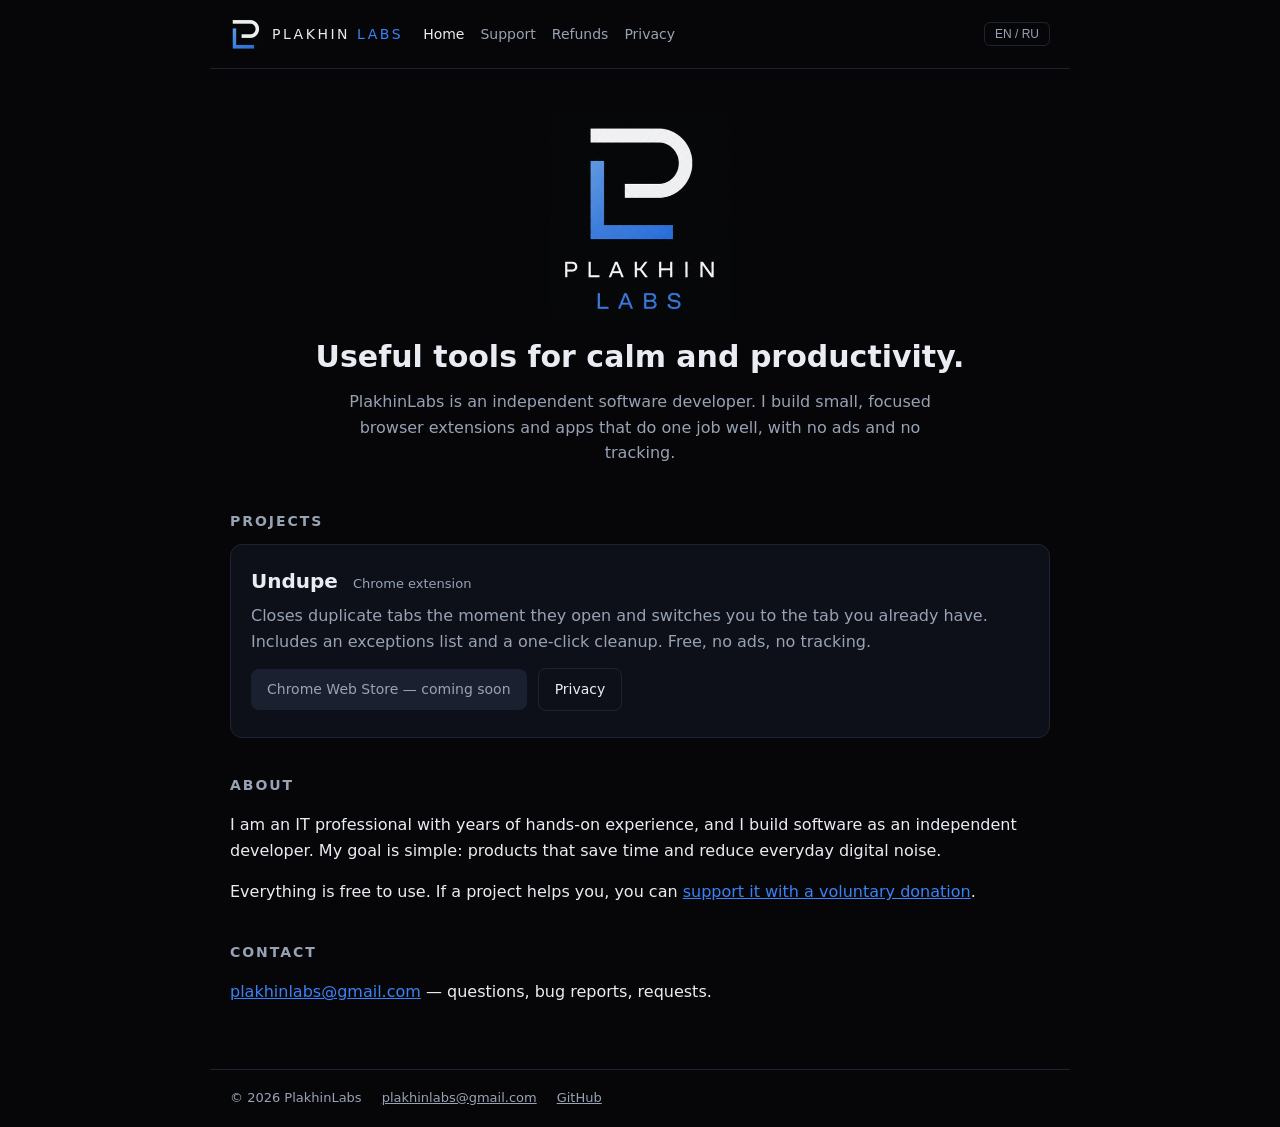
==== index.html @ 3f549090 "Add files via upload" ====
<!doctype html>
<html lang="en"><head><meta charset="utf-8">
<meta name="viewport" content="width=device-width,initial-scale=1">
<title>Home · PlakhinLabs</title>
<meta name="description" content="PlakhinLabs: independent developer of useful tools for calm and productivity, including the Undupe Chrome extension.">
<meta property="og:title" content="PlakhinLabs"><meta property="og:image" content="assets/og.png">
<link rel="icon" type="image/png" href="assets/favicon-64.png">
<link rel="stylesheet" href="style.css"></head>
<body>
<header class="top"><a class="brand" href="index.html"><img src="assets/favicon-64.png" width="32" height="32" alt=""><span>PLAKHIN<b>LABS</b></span></a>
<nav><a href="index.html" class=on><span lang="en">Home</span><span lang="ru">Главная</span></a><a href="support.html"><span lang="en">Support</span><span lang="ru">Поддержать</span></a><a href="refunds.html"><span lang="en">Refunds</span><span lang="ru">Возвраты</span></a><a href="privacy.html"><span lang="en">Privacy</span><span lang="ru">Конфиденциальность</span></a></nav><button id="lg" type="button" aria-label="Language">EN / RU</button></header>
<main>
<div lang="en"><section class="hero"><img src="assets/logo.png" width="180" alt="PlakhinLabs logo">
<h1>Useful tools for calm and productivity.</h1>
<p>PlakhinLabs is an independent software developer. I build small, focused browser extensions and apps that do one job well, with no ads and no tracking.</p></section>
<h2>Projects</h2>
<article class="card"><h3>Undupe <small>Chrome extension</small></h3>
<p>Closes duplicate tabs the moment they open and switches you to the tab you already have. Includes an exceptions list and a one-click cleanup. Free, no ads, no tracking.</p>
<p><a class="btn off" aria-disabled="true">Chrome Web Store — coming soon</a> <a class="btn ghost" href="privacy.html">Privacy</a></p></article>
<h2>About</h2>
<p>I am an IT professional with years of hands-on experience, and I build software as an independent developer. My goal is simple: products that save time and reduce everyday digital noise.</p>
<p>Everything is free to use. If a project helps you, you can <a href="support.html">support it with a voluntary donation</a>.</p>
<h2>Contact</h2>
<p><a href="mailto:plakhinlabs@gmail.com">plakhinlabs@gmail.com</a> — questions, bug reports, requests.</p></div>
<div lang="ru"><section class="hero"><img src="assets/logo.png" width="180" alt="Логотип PlakhinLabs">
<h1>Полезные инструменты для спокойствия и продуктивности.</h1>
<p>PlakhinLabs — независимый разработчик программ. Я делаю небольшие расширения и приложения, которые хорошо решают одну задачу, без рекламы и слежки.</p></section>
<h2>Проекты</h2>
<article class="card"><h3>Undupe <small>расширение для Chrome</small></h3>
<p>Закрывает дубликат вкладки сразу при открытии и переключает на уже открытую. Есть список исключений и очистка в один клик. Бесплатно, без рекламы и слежки.</p>
<p><a class="btn off" aria-disabled="true">Chrome Web Store — скоро</a> <a class="btn ghost" href="privacy.html">Конфиденциальность</a></p></article>
<h2>Обо мне</h2>
<p>Я IT-специалист с многолетним практическим опытом и независимый разработчик. Моя цель проста: продукты, которые экономят время и уменьшают ежедневный цифровой шум.</p>
<p>Всё можно использовать бесплатно. Если проект оказался полезен, можно <a href="support.html">поддержать его добровольным донатом</a>.</p>
<h2>Контакты</h2>
<p><a href="mailto:plakhinlabs@gmail.com">plakhinlabs@gmail.com</a> — вопросы, сообщения об ошибках, пожелания.</p></div>
</main>
<footer><span>© 2026 PlakhinLabs</span><a href="mailto:plakhinlabs@gmail.com">plakhinlabs@gmail.com</a><a href="https://github.com/PlakhinLabs">GitHub</a></footer>
<script src="lang.js"></script>
</body></html>
---- style.css ----
*{box-sizing:border-box}
:root{--bg:#060608;--card:#0d1018;--line:#1c2433;--tx:#e9ecf2;--mu:#98a2b5;--bl:#3b82f6}
html{background:var(--bg)}
body{margin:0;background:var(--bg);color:var(--tx);font:16px/1.6 system-ui,-apple-system,"Segoe UI",Roboto,sans-serif;min-height:100vh;display:flex;flex-direction:column}
a{color:var(--bl)}a:hover{color:#7fb0ff}
.top{display:flex;align-items:center;gap:20px;flex-wrap:wrap;max-width:860px;width:100%;margin:0 auto;padding:18px 20px;border-bottom:1px solid var(--line)}
.brand{display:flex;align-items:center;gap:10px;color:var(--tx);text-decoration:none;letter-spacing:.18em;font-weight:500;font-size:14px}
.brand b{color:var(--bl);font-weight:500;margin-left:.5em}
nav{display:flex;gap:16px;flex:1;flex-wrap:wrap}
nav a{color:var(--mu);text-decoration:none;font-size:14px}nav a:hover,nav a.on{color:var(--tx)}
#lg{background:none;border:1px solid var(--line);color:var(--mu);border-radius:6px;padding:4px 10px;cursor:pointer;font-size:12px}
#lg:hover{color:var(--tx);border-color:var(--bl)}
main{max-width:860px;width:100%;margin:0 auto;padding:32px 20px 48px;flex:1}
h1{font-size:30px;line-height:1.25;margin:0 0 14px;font-weight:600}
h2{font-size:14px;letter-spacing:.14em;text-transform:uppercase;color:var(--mu);margin:36px 0 12px;font-weight:600}
h3{margin:0 0 6px;font-size:20px}h3 small{color:var(--mu);font-size:13px;font-weight:400;margin-left:8px}
.hero{text-align:center;padding:12px 0 8px}.hero img{display:block;margin:0 auto 18px;height:auto}
.hero p{max-width:620px;margin:0 auto;color:var(--mu)}
.card{background:var(--card);border:1px solid var(--line);border-radius:12px;padding:20px}
.card p{color:var(--mu);margin:0 0 14px}.card p:last-child{margin:0}
.btn{display:inline-block;background:var(--bl);color:#fff;text-decoration:none;padding:9px 16px;border-radius:8px;font-size:14px;margin:0 6px 6px 0}
.btn:hover{color:#fff;background:#2f6fdc}
.btn.ghost{background:none;border:1px solid var(--line);color:var(--tx)}
.btn.off{background:#1a2030;color:var(--mu);cursor:default}
li{margin-bottom:6px}code{background:#121826;padding:1px 6px;border-radius:4px}
footer{max-width:860px;width:100%;margin:0 auto;padding:18px 20px;border-top:1px solid var(--line);display:flex;gap:20px;flex-wrap:wrap;color:var(--mu);font-size:13px}
footer a{color:var(--mu)}
body [lang=ru]{display:none}
html.ru body [lang=ru]{display:revert}
html.ru body [lang=en]{display:none}
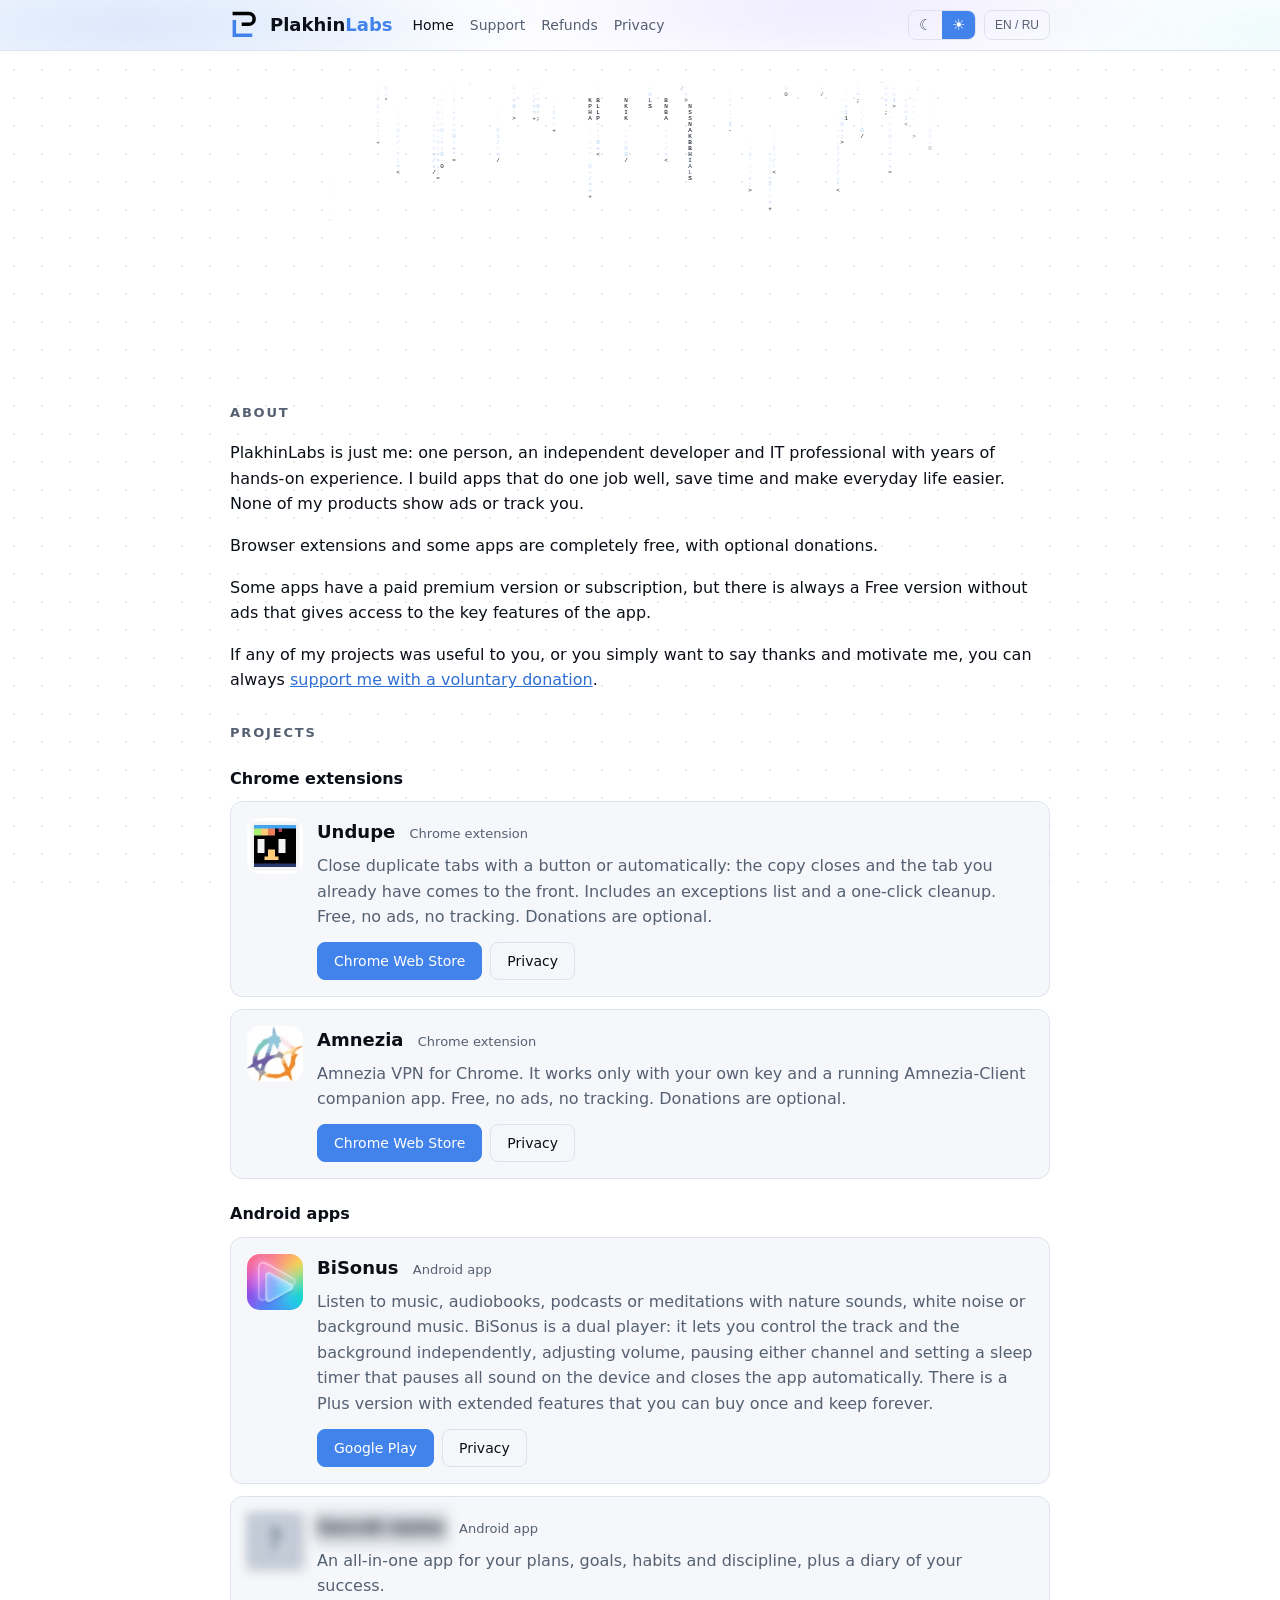
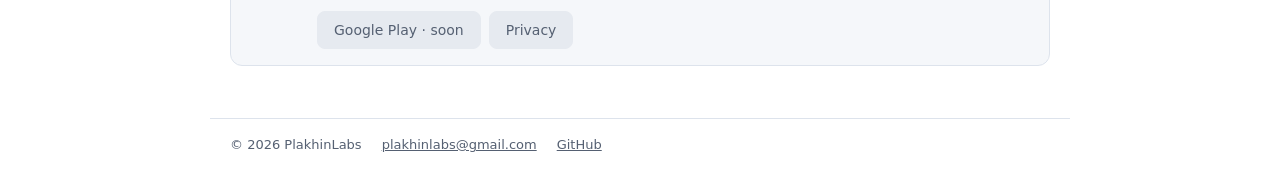
==== commit 80a6f930: "Add files via upload" ====
--- a/index.html
+++ b/index.html
@@ -1,40 +1,40 @@
 <!doctype html>
-<html lang="en"><head><meta charset="utf-8">
+<html lang="en" data-theme="dark"><head><meta charset="utf-8">
 <meta name="viewport" content="width=device-width,initial-scale=1">
 <title>Home · PlakhinLabs</title>
-<meta name="description" content="PlakhinLabs: independent developer of useful tools for calm and productivity, including the Undupe Chrome extension.">
+<meta name="description" content="PlakhinLabs: independent developer of useful apps and tools. No ads, no tracking.">
 <meta property="og:title" content="PlakhinLabs"><meta property="og:image" content="assets/og.png">
+<link rel="icon" type="image/svg+xml" href="assets/favicon.svg">
 <link rel="icon" type="image/png" href="assets/favicon-64.png">
+<script>(function(){var d=document.documentElement,t=null;try{t=localStorage.getItem("theme")}catch(e){}if(!t)t=matchMedia("(prefers-color-scheme: light)").matches?"light":"dark";d.dataset.theme=t})();</script>
 <link rel="stylesheet" href="style.css"></head>
 <body>
-<header class="top"><a class="brand" href="index.html"><img src="assets/favicon-64.png" width="32" height="32" alt=""><span>PLAKHIN<b>LABS</b></span></a>
-<nav><a href="index.html" class=on><span lang="en">Home</span><span lang="ru">Главная</span></a><a href="support.html"><span lang="en">Support</span><span lang="ru">Поддержать</span></a><a href="refunds.html"><span lang="en">Refunds</span><span lang="ru">Возвраты</span></a><a href="privacy.html"><span lang="en">Privacy</span><span lang="ru">Конфиденциальность</span></a></nav><button id="lg" type="button" aria-label="Language">EN / RU</button></header>
+<header class="top"><div class="in"><a class="brand" href="index.html"><svg class="mk" width="30" height="30" viewBox="0 0 256 256" role="img" aria-label="PlakhinLabs"><path class="lp" d="M22 30H160A46 46 0 0 1 160 122H100" fill="none" stroke-width="30"/><path class="ll" d="M37 85V215H190" fill="none" stroke-width="30"/></svg><span>Plakhin<b>Labs</b></span></a>
+<nav><a href="index.html" class=on><span lang="en">Home</span><span lang="ru">Главная</span></a><a href="support.html"><span lang="en">Support</span><span lang="ru">Поддержать</span></a><a href="refunds.html"><span lang="en">Refunds</span><span lang="ru">Возвраты</span></a><a href="privacy.html"><span lang="en">Privacy</span><span lang="ru">Конфиденциальность</span></a></nav>
+<div class="ctl"><div class="seg" role="group" aria-label="Theme"><button type="button" class="th" data-th="dark" aria-label="Dark theme" title="Dark">☾</button><button type="button" class="th" data-th="light" aria-label="Light theme" title="Light">☀</button></div>
+<button id="lg" type="button" aria-label="Language">EN / RU</button></div></div></header>
 <main>
-<div lang="en"><section class="hero"><img src="assets/logo.png" width="180" alt="PlakhinLabs logo">
-<h1>Useful tools for calm and productivity.</h1>
-<p>PlakhinLabs is an independent software developer. I build small, focused browser extensions and apps that do one job well, with no ads and no tracking.</p></section>
-<h2>Projects</h2>
-<article class="card"><h3>Undupe <small>Chrome extension</small></h3>
-<p>Closes duplicate tabs the moment they open and switches you to the tab you already have. Includes an exceptions list and a one-click cleanup. Free, no ads, no tracking.</p>
-<p><a class="btn off" aria-disabled="true">Chrome Web Store — coming soon</a> <a class="btn ghost" href="privacy.html">Privacy</a></p></article>
-<h2>About</h2>
-<p>I am an IT professional with years of hands-on experience, and I build software as an independent developer. My goal is simple: products that save time and reduce everyday digital noise.</p>
-<p>Everything is free to use. If a project helps you, you can <a href="support.html">support it with a voluntary donation</a>.</p>
-<h2>Contact</h2>
-<p><a href="mailto:plakhinlabs@gmail.com">plakhinlabs@gmail.com</a> — questions, bug reports, requests.</p></div>
-<div lang="ru"><section class="hero"><img src="assets/logo.png" width="180" alt="Логотип PlakhinLabs">
-<h1>Полезные инструменты для спокойствия и продуктивности.</h1>
-<p>PlakhinLabs — независимый разработчик программ. Я делаю небольшие расширения и приложения, которые хорошо решают одну задачу, без рекламы и слежки.</p></section>
-<h2>Проекты</h2>
-<article class="card"><h3>Undupe <small>расширение для Chrome</small></h3>
-<p>Закрывает дубликат вкладки сразу при открытии и переключает на уже открытую. Есть список исключений и очистка в один клик. Бесплатно, без рекламы и слежки.</p>
-<p><a class="btn off" aria-disabled="true">Chrome Web Store — скоро</a> <a class="btn ghost" href="privacy.html">Конфиденциальность</a></p></article>
-<h2>Обо мне</h2>
-<p>Я IT-специалист с многолетним практическим опытом и независимый разработчик. Моя цель проста: продукты, которые экономят время и уменьшают ежедневный цифровой шум.</p>
-<p>Всё можно использовать бесплатно. Если проект оказался полезен, можно <a href="support.html">поддержать его добровольным донатом</a>.</p>
-<h2>Контакты</h2>
-<p><a href="mailto:plakhinlabs@gmail.com">plakhinlabs@gmail.com</a> — вопросы, сообщения об ошибках, пожелания.</p></div>
+<section class="hero"><div class="mxw"><canvas id="mx" aria-hidden="true"></canvas><svg class="mk big" width="120" height="120" viewBox="0 0 256 256" role="img" aria-label="PlakhinLabs"><path class="lp" d="M22 30H160A46 46 0 0 1 160 122H100" fill="none" stroke-width="30"/><path class="ll" d="M37 85V215H190" fill="none" stroke-width="30"/></svg></div><h1><span class="wp">Plakhin</span><b>Labs</b></h1></section>
+<h2><span lang="en">About</span><span lang="ru">Обо мне</span></h2>
+<p><span lang="en">PlakhinLabs is just me: one person, an independent developer and IT professional with years of hands-on experience. I build apps that do one job well, save time and make everyday life easier. None of my products show ads or track you.</span><span lang="ru">PlakhinLabs — это я: один человек, независимый разработчик и IT-специалист с многолетним практическим опытом. Я делаю приложения, которые хорошо решают одну задачу, экономят время и делают повседневную жизнь проще. Ни в одном из моих продуктов нет рекламы и слежки.</span></p>
+<p><span lang="en">Browser extensions and some apps are completely free, with optional donations.</span><span lang="ru">Расширения для браузера и часть приложений полностью бесплатны, с необязательными донатами.</span></p>
+<p><span lang="en">Some apps have a paid premium version or subscription, but there is always a Free version without ads that gives access to the key features of the app.</span><span lang="ru">У части приложений есть платная премиум-версия или подписка, но всегда есть Free-версия без рекламы, в которой доступен ключевой функционал приложения.</span></p>
+<p><span lang="en">If any of my projects was useful to you, or you simply want to say thanks and motivate me, you can always <a href="support.html">support me with a voluntary donation</a>.</span><span lang="ru">Если любой мой проект оказался полезен или вам просто хочется поблагодарить и мотивировать меня, всегда можно <a href="support.html">поддержать добровольным донатом</a>.</span></p>
+<h2><span lang="en">Projects</span><span lang="ru">Проекты</span></h2>
+<h3 class="grp"><span lang="en">Chrome extensions</span><span lang="ru">Расширения для Chrome</span></h3>
+<article class="card app"><img class="ai" src="assets/apps/undupe.png" width="56" height="56" alt="">
+<div class="ab"><h3>Undupe <small><span lang="en">Chrome extension</span><span lang="ru">расширение для Chrome</span></small></h3><p><span lang="en">Close duplicate tabs with a button or automatically: the copy closes and the tab you already have comes to the front. Includes an exceptions list and a one-click cleanup. Free, no ads, no tracking. Donations are optional.</span><span lang="ru">Закрывайте дубликаты вкладок кнопкой или автоматически: копия закроется, а уже открытая вкладка выйдет вперёд. Есть список исключений и очистка в один клик. Бесплатно, без рекламы и без слежки. Донаты по желанию.</span></p><p class="bt"><a class="btn " href="#"><span lang="en">Chrome Web Store</span><span lang="ru">Chrome Web Store</span></a><a class="btn ghost" href="privacy.html#undupe"><span lang="en">Privacy</span><span lang="ru">Конфиденциальность</span></a></p></div></article>
+<article class="card app"><img class="ai" src="assets/apps/amnezia.png" width="56" height="56" alt="">
+<div class="ab"><h3>Amnezia <small><span lang="en">Chrome extension</span><span lang="ru">расширение для Chrome</span></small></h3><p><span lang="en">Amnezia VPN for Chrome. It works only with your own key and a running Amnezia-Client companion app. Free, no ads, no tracking. Donations are optional.</span><span lang="ru">VPN Amnezia для Chrome, работает только с вашим ключом и запущенным компаньоном-клиентом Amnezia-Client. Бесплатно, без рекламы и без слежки. Донаты по желанию.</span></p><p class="bt"><a class="btn " href="#"><span lang="en">Chrome Web Store</span><span lang="ru">Chrome Web Store</span></a><a class="btn ghost" href="privacy.html#amnezia"><span lang="en">Privacy</span><span lang="ru">Конфиденциальность</span></a></p></div></article>
+<h3 class="grp"><span lang="en">Android apps</span><span lang="ru">Android-приложения</span></h3>
+<article class="card app"><img class="ai" src="assets/apps/bisonus.png" width="56" height="56" alt="">
+<div class="ab"><h3>BiSonus <small><span lang="en">Android app</span><span lang="ru">Android-приложение</span></small></h3><p><span lang="en">Listen to music, audiobooks, podcasts or meditations with nature sounds, white noise or background music. BiSonus is a dual player: it lets you control the track and the background independently, adjusting volume, pausing either channel and setting a sleep timer that pauses all sound on the device and closes the app automatically. There is a Plus version with extended features that you can buy once and keep forever.</span><span lang="ru">Слушайте музыку, аудиокниги, подкасты или медитации со звуками природы, белым шумом или фоновой музыкой. BiSonus — это двойной плеер, позволяющий независимо управлять воспроизведением трека и фоном: регулируйте громкость, ставьте на паузу любой из каналов и устанавливайте таймер сна, чтобы приостановить воспроизведение всего звука на устройстве и автоматически закрыть приложение. Есть версия Plus с расширенным функционалом, которую можно приобрести раз и навсегда.</span></p><p class="bt"><a class="btn " href="https://play.google.com/store/apps/details?id=com.bisonus.app" target=_blank rel=noopener><span lang="en">Google Play</span><span lang="ru">Google Play</span></a><a class="btn ghost" href="https://sites.google.com/view/privacy-policy-for-bisonus" target=_blank rel=noopener><span lang="en">Privacy</span><span lang="ru">Конфиденциальность</span></a></p></div></article>
+<article class="card app"><div class="ai ph sp" aria-hidden="true">?</div>
+<div class="ab"><h3><span class="sp" aria-hidden="true">Secret name</span> <small><span lang="en">Android app</span><span lang="ru">Android-приложение</span></small></h3>
+<p><span lang="en">An all-in-one app for your plans, goals, habits and discipline, plus a diary of your success.</span><span lang="ru">Всеобъемлющее приложение для ваших планов, целей, привычек, дисциплины, а также дневник вашего успеха.</span></p>
+<p class="bt"><span class="btn off">Google Play · <span lang="en">soon</span><span lang="ru">скоро</span></span><span class="btn off"><span lang="en">Privacy</span><span lang="ru">Конфиденциальность</span></span></p></div></article>
 </main>
 <footer><span>© 2026 PlakhinLabs</span><a href="mailto:plakhinlabs@gmail.com">plakhinlabs@gmail.com</a><a href="https://github.com/PlakhinLabs">GitHub</a></footer>
 <script src="lang.js"></script>
-</body></html>+<script src="fx.js" defer></script>
+</body></html>
--- a/style.css
+++ b/style.css
@@ -1,30 +1,85 @@
 *{box-sizing:border-box}
-:root{--bg:#060608;--card:#0d1018;--line:#1c2433;--tx:#e9ecf2;--mu:#98a2b5;--bl:#3b82f6}
-html{background:var(--bg)}
-body{margin:0;background:var(--bg);color:var(--tx);font:16px/1.6 system-ui,-apple-system,"Segoe UI",Roboto,sans-serif;min-height:100vh;display:flex;flex-direction:column}
-a{color:var(--bl)}a:hover{color:#7fb0ff}
-.top{display:flex;align-items:center;gap:20px;flex-wrap:wrap;max-width:860px;width:100%;margin:0 auto;padding:18px 20px;border-bottom:1px solid var(--line)}
-.brand{display:flex;align-items:center;gap:10px;color:var(--tx);text-decoration:none;letter-spacing:.18em;font-weight:500;font-size:14px}
-.brand b{color:var(--bl);font-weight:500;margin-left:.5em}
-nav{display:flex;gap:16px;flex:1;flex-wrap:wrap}
+@property --a{syntax:"<angle>";inherits:false;initial-value:0deg}
+:root,html[data-theme=dark]{color-scheme:dark;--bg:#000;--card:#0a0c11;--line:#1a2130;--tx:#e9ecf2;--mu:#98a2b5;--bl:#4283EB;--blh:#6a9cf0;--lk:#4283EB;--lp:#fff;--cb:#10151f;--off:#141a26;--dot:rgba(255,255,255,.9);--hd:rgba(0,0,0,.8);--dg:rgba(255,255,255,.07);--au:.6}
+html[data-theme=light]{color-scheme:light;--bg:#fff;--card:#f5f7fa;--line:#dde3ec;--tx:#0b0f17;--mu:#556072;--bl:#4283EB;--blh:#2f6fd6;--lk:#2f6fd6;--lp:#000;--cb:#e8edf4;--off:#e6eaf0;--dot:rgba(0,0,0,.7);--hd:rgba(255,255,255,.8);--dg:rgba(0,0,0,.08);--au:.4}
+html{background:var(--bg);scroll-padding-top:72px}
+body{margin:0;background:transparent;color:var(--tx);font:16px/1.6 system-ui,-apple-system,"Segoe UI",Roboto,sans-serif;min-height:100vh;display:flex;flex-direction:column}
+body::before,body::after{content:"";position:fixed;inset:0;z-index:-1;pointer-events:none;background-size:28px 28px}
+body::before{background-image:radial-gradient(circle,var(--dg) 1px,transparent 1.5px)}
+body::after{background-image:radial-gradient(circle,rgba(66,131,235,.95) 1.4px,transparent 2px);-webkit-mask-image:radial-gradient(circle 170px at var(--mx,50%) var(--my,50%),#000,transparent);mask-image:radial-gradient(circle 170px at var(--mx,50%) var(--my,50%),#000,transparent);opacity:var(--gl,0);transition:opacity .35s}
+a{color:var(--lk)}a:hover{color:var(--blh)}
+.lp{stroke:var(--lp);transition:stroke .15s}.ll{stroke:var(--bl)}
+.top{position:sticky;top:0;z-index:20;background:var(--hd);-webkit-backdrop-filter:blur(8px);backdrop-filter:blur(8px);border-bottom:1px solid var(--line);overflow:hidden;isolation:isolate}
+.top::before{content:"";position:absolute;inset:-30px -12%;z-index:-1;pointer-events:none;opacity:var(--au);filter:blur(22px);background:radial-gradient(38% 110% at 18% 50%,rgba(66,131,235,.55),transparent 70%),radial-gradient(32% 110% at 62% 30%,rgba(122,92,255,.35),transparent 70%),radial-gradient(28% 100% at 92% 60%,rgba(58,208,224,.25),transparent 70%);animation:au 20s ease-in-out infinite alternate}
+@keyframes au{from{transform:translateX(-7%)}to{transform:translateX(7%) scale(1.08)}}
+.in{display:flex;align-items:center;gap:8px 20px;flex-wrap:wrap;max-width:860px;width:100%;margin:0 auto;padding:10px 20px}
+.brand{display:flex;align-items:center;gap:10px;color:var(--tx);text-decoration:none;font-weight:600;font-size:18px}
+.brand span{transition:color .15s}.brand b{color:var(--bl);font-weight:600}
+.brand:hover,.brand:hover span{color:var(--bl)}.brand:hover .lp{stroke:var(--bl)}
+nav{display:flex;gap:6px 16px;flex:1;flex-wrap:wrap}
 nav a{color:var(--mu);text-decoration:none;font-size:14px}nav a:hover,nav a.on{color:var(--tx)}
-#lg{background:none;border:1px solid var(--line);color:var(--mu);border-radius:6px;padding:4px 10px;cursor:pointer;font-size:12px}
+.ctl{display:flex;gap:8px;align-items:center}
+.seg{display:flex;border:1px solid var(--line);border-radius:8px;overflow:hidden}
+.th{background:none;border:0;color:var(--mu);padding:4px 10px;cursor:pointer;font-size:15px;line-height:1.3}
+html[data-theme=dark] .th[data-th=dark],html[data-theme=light] .th[data-th=light]{background:var(--bl);color:#fff}
+#lg{background:none;border:1px solid var(--line);color:var(--mu);border-radius:8px;padding:4px 10px;cursor:pointer;font-size:12px;line-height:1.7}
 #lg:hover{color:var(--tx);border-color:var(--bl)}
-main{max-width:860px;width:100%;margin:0 auto;padding:32px 20px 48px;flex:1}
-h1{font-size:30px;line-height:1.25;margin:0 0 14px;font-weight:600}
-h2{font-size:14px;letter-spacing:.14em;text-transform:uppercase;color:var(--mu);margin:36px 0 12px;font-weight:600}
-h3{margin:0 0 6px;font-size:20px}h3 small{color:var(--mu);font-size:13px;font-weight:400;margin-left:8px}
-.hero{text-align:center;padding:12px 0 8px}.hero img{display:block;margin:0 auto 18px;height:auto}
-.hero p{max-width:620px;margin:0 auto;color:var(--mu)}
-.card{background:var(--card);border:1px solid var(--line);border-radius:12px;padding:20px}
-.card p{color:var(--mu);margin:0 0 14px}.card p:last-child{margin:0}
-.btn{display:inline-block;background:var(--bl);color:#fff;text-decoration:none;padding:9px 16px;border-radius:8px;font-size:14px;margin:0 6px 6px 0}
-.btn:hover{color:#fff;background:#2f6fdc}
-.btn.ghost{background:none;border:1px solid var(--line);color:var(--tx)}
-.btn.off{background:#1a2030;color:var(--mu);cursor:default}
-li{margin-bottom:6px}code{background:#121826;padding:1px 6px;border-radius:4px}
-footer{max-width:860px;width:100%;margin:0 auto;padding:18px 20px;border-top:1px solid var(--line);display:flex;gap:20px;flex-wrap:wrap;color:var(--mu);font-size:13px}
+main{max-width:860px;width:100%;margin:0 auto;padding:28px 20px 40px;flex:1}
+h1{font-size:30px;line-height:1.25;margin:0 0 12px;font-weight:600}
+h2{font-size:13px;letter-spacing:.14em;text-transform:uppercase;color:var(--mu);margin:30px 0 10px;font-weight:600}
+h3{margin:0 0 6px;font-size:19px}h3 small{color:var(--mu);font-size:13px;font-weight:400;margin-left:8px}
+h3.grp{font-size:16px;color:var(--tx);margin:22px 0 10px}
+.hero{text-align:center;padding:0}.hero h1{margin:0;font-size:36px;font-weight:600}
+.mxw{position:relative;height:250px;max-width:640px;margin:0 auto -6px;display:flex;align-items:center;justify-content:center}
+.mxw canvas{display:none;position:absolute;inset:0;width:100%;height:100%;touch-action:pan-y;-webkit-mask-image:linear-gradient(to right,transparent,#000 12%,#000 88%,transparent),linear-gradient(to bottom,transparent,#000 7%,#000 93%,transparent);-webkit-mask-composite:source-in;mask-image:linear-gradient(to right,transparent,#000 12%,#000 88%,transparent),linear-gradient(to bottom,transparent,#000 7%,#000 93%,transparent);mask-composite:intersect}
+.js-mx canvas{display:block}.js-mx .mk.big{display:none}
+.wp{color:var(--lp)}.hero h1 b{color:var(--bl);font-weight:600}
+.card{position:relative;background:var(--card);border:1px solid var(--line);border-radius:12px;padding:16px;margin-bottom:12px}
+.card p{color:var(--mu);margin:0 0 12px}.card p:last-child{margin:0}
+.app{display:flex;gap:14px;align-items:flex-start}
+.ai{width:56px;height:56px;border-radius:13px;flex:none;object-fit:cover}
+.ab{min-width:0}.app h3{font-size:18px}
+.bt{display:flex;flex-wrap:wrap;gap:8px}
+.btn{display:inline-block;background:var(--bl);color:#fff;text-decoration:none;padding:9px 16px;border-radius:8px;font-size:14px;border:1px solid var(--bl);cursor:pointer;font-family:inherit;line-height:1.3}
+.btn:hover{color:#fff;background:var(--blh);border-color:var(--blh)}
+.btn.ghost{background:none;border-color:var(--line);color:var(--tx)}.btn.ghost:hover{border-color:var(--bl);background:none;color:var(--tx)}
+.btn.off,.btn.off:hover{background:var(--off);border-color:var(--off);color:var(--mu);cursor:default}
+.btn.sm{padding:6px 10px;font-size:13px}
+.btn.done{background:#2a9d5c;border-color:#2a9d5c;color:#fff}
+li{margin-bottom:6px}code{background:var(--cb);padding:1px 6px;border-radius:4px}
+.sp{position:relative;display:inline-block;filter:blur(7px);user-select:none;pointer-events:none}
+.ph{background:var(--line);display:flex;align-items:center;justify-content:center;font-size:26px;color:var(--mu);filter:blur(5px)}
+.sp::after{content:"";position:absolute;inset:-2px;background-image:radial-gradient(circle,var(--dot) 1px,transparent 1.6px),radial-gradient(circle,rgba(66,131,235,.9) 1px,transparent 1.6px);background-size:7px 7px,11px 11px;animation:spk 3s linear infinite}
+@keyframes spk{to{background-position:7px 14px,-11px 22px}}
+.notice{border:1px solid var(--line);border-left:3px solid var(--bl);background:var(--card);border-radius:8px;padding:10px 14px;color:var(--mu);font-size:14px;margin:0 0 12px}
+.grid{display:grid;grid-template-columns:repeat(3,1fr);gap:10px}
+.net{position:relative;background:var(--card);border:1px solid var(--line);border-radius:12px;padding:12px;display:flex;flex-direction:column;gap:8px;min-width:0}
+.nh{display:flex;align-items:center;gap:10px}.nh b{display:block;line-height:1.2}
+.nn{display:block;color:var(--mu);font-size:12px;line-height:1.3}
+.coin{display:inline-flex;align-items:center;justify-content:center;width:32px;height:32px;border-radius:50%;font-weight:700;color:#fff;font-size:17px;flex:none}
+.coin.usdc{background:#2775ca}.coin.usdt{background:#26a17b}.coin.btc{background:#f7931a}.coin.eth{background:#627eea}.coin.card{background:var(--bl)}
+.fee{color:var(--mu);font-size:12px}
+.sa{font-size:11px;line-height:1.4;color:var(--tx);word-break:break-all;user-select:all;display:block;padding:6px}
+.nb{display:flex;gap:6px;margin-top:auto}.nb .btn{flex:1;text-align:center;padding:6px 4px}
+.stripe .nh{margin-bottom:10px}
+dialog{background:var(--card);color:var(--tx);border:1px solid var(--line);border-radius:14px;padding:18px;width:min(92vw,340px);text-align:center;position:fixed;inset:0;margin:auto;height:fit-content}
+dialog::backdrop{background:rgba(0,0,0,.8)}
+dialog[open]{display:flex;flex-direction:column;align-items:center;gap:10px}
+dialog img{width:100%;max-width:280px;height:auto;background:#fff;border-radius:10px}
+#qa{word-break:break-all;font-size:12px;user-select:all}
+.x{position:absolute;top:6px;right:10px;background:none;border:0;color:var(--mu);font-size:26px;cursor:pointer;line-height:1}
+footer{max-width:860px;width:100%;margin:0 auto;padding:16px 20px;border-top:1px solid var(--line);display:flex;gap:8px 20px;flex-wrap:wrap;color:var(--mu);font-size:13px}
 footer a{color:var(--mu)}
 body [lang=ru]{display:none}
 html.ru body [lang=ru]{display:revert}
 html.ru body [lang=en]{display:none}
+@media(prefers-reduced-motion:reduce){.top::before,.sp::after,.card:hover::after,.net:hover::after{animation:none!important}}
+@media(max-width:640px){.grid{grid-template-columns:repeat(2,1fr)}h1{font-size:26px}.hero h1{font-size:30px}main{padding-top:12px}.app{gap:12px}.ai{width:48px;height:48px}.mxw{height:230px}
+.in{padding:8px 16px}.ctl{margin-left:auto}nav{order:3;flex-basis:100%;gap:4px 14px}html{scroll-padding-top:92px}}
+
+/* A single rain canvas now contains both the mark and the wordmark. */
+.mxw{height:294px;margin-bottom:0}
+.js-mx h1{position:absolute;width:1px;height:1px;margin:-1px;padding:0;overflow:hidden;clip-path:inset(50%);white-space:nowrap}
+.edge-fx{position:absolute;inset:-1px;width:calc(100% + 2px);height:calc(100% + 2px);overflow:visible;pointer-events:none;opacity:0;transition:opacity .5s}
+@media(hover:hover){.card:hover .edge-fx,.net:hover .edge-fx{opacity:1}}
+@media(max-width:640px){.mxw{height:294px}}
